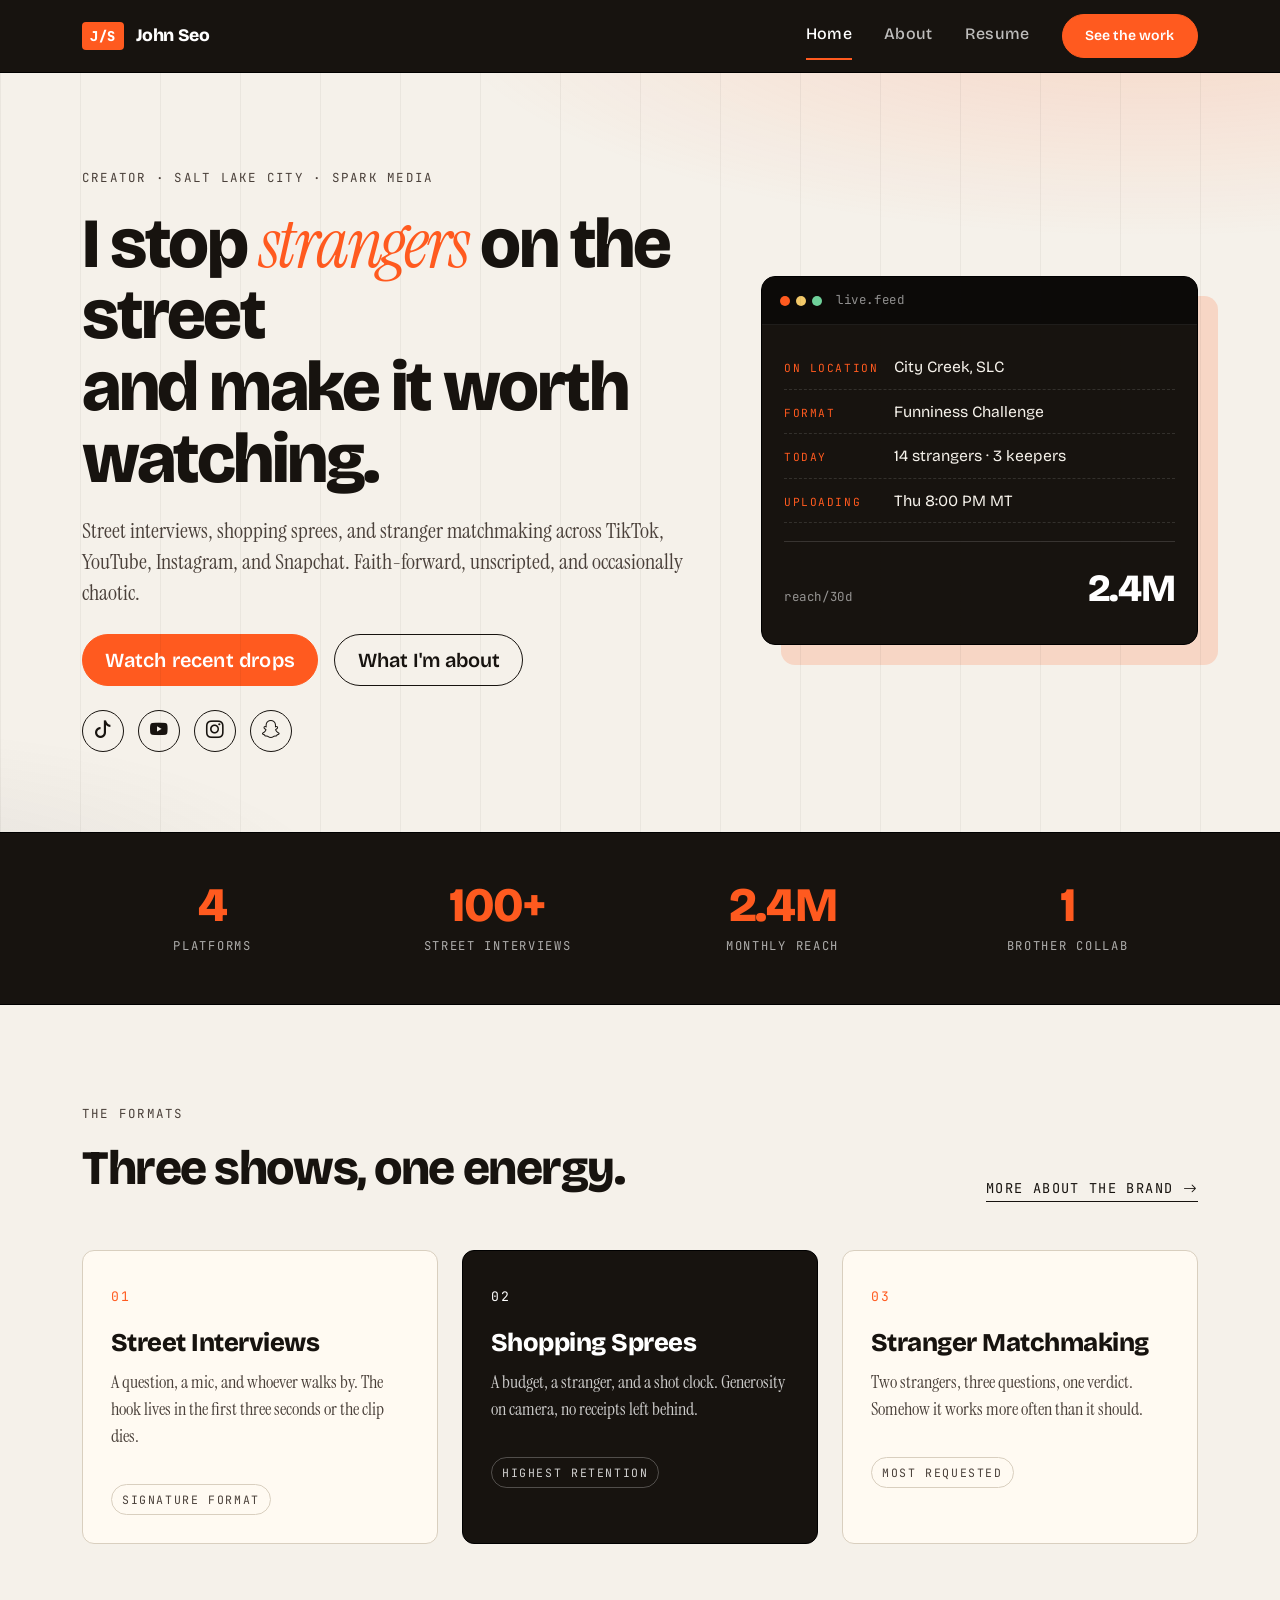
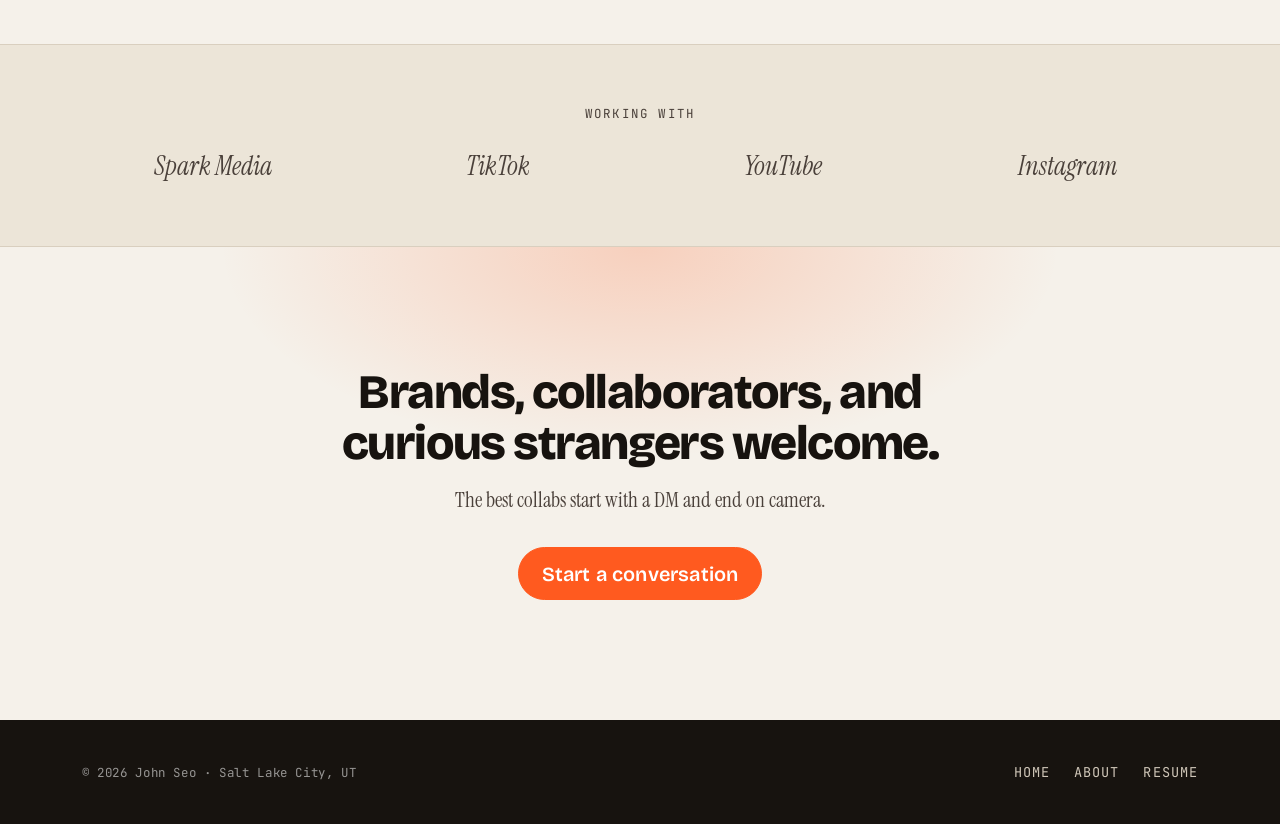
==== index.html @ 0a5574b0 "Add files via upload" ====
<!DOCTYPE html>
<html lang="en">
<head>
  <meta charset="UTF-8" />
  <meta name="viewport" content="width=device-width, initial-scale=1.0" />
  <title>John Seo — Creator</title>
  <meta name="description" content="John Seo is a Salt Lake City based content creator making street interviews, shopping sprees, and stranger matchmaking videos." />

  <!-- Bootstrap 5 -->
  <link href="https://cdn.jsdelivr.net/npm/bootstrap@5.3.2/dist/css/bootstrap.min.css" rel="stylesheet" />
  <!-- Google Fonts -->
  <link rel="preconnect" href="https://fonts.googleapis.com" />
  <link rel="preconnect" href="https://fonts.gstatic.com" crossorigin />
  <link href="https://fonts.googleapis.com/css2?family=Bricolage+Grotesque:opsz,wght@12..96,400;12..96,600;12..96,800&family=Instrument+Serif:ital@0;1&family=JetBrains+Mono:wght@400;600&display=swap" rel="stylesheet" />
  <!-- Bootstrap Icons -->
  <link rel="stylesheet" href="https://cdn.jsdelivr.net/npm/bootstrap-icons@1.11.3/font/bootstrap-icons.css" />
  <!-- Custom CSS 1 -->
  <link rel="stylesheet" href="css/bootstrap-custom.css" />
</head>
<body>

  <!-- Nav -->
  <nav class="navbar navbar-expand-lg navbar-dark sticky-top js-nav">
    <div class="container">
      <a class="navbar-brand js-brand" href="index.html">
        <span class="js-brand-mark">J/S</span>
        <span class="js-brand-text">John&nbsp;Seo</span>
      </a>
      <button class="navbar-toggler" type="button" data-bs-toggle="collapse" data-bs-target="#mainNav" aria-controls="mainNav" aria-expanded="false" aria-label="Toggle navigation">
        <span class="navbar-toggler-icon"></span>
      </button>
      <div class="collapse navbar-collapse" id="mainNav">
        <ul class="navbar-nav ms-auto gap-lg-3">
          <li class="nav-item"><a class="nav-link active" href="index.html">Home</a></li>
          <li class="nav-item"><a class="nav-link" href="about.html">About</a></li>
          <li class="nav-item"><a class="nav-link" href="resume.html">Resume</a></li>
          <li class="nav-item">
            <a class="btn btn-sm js-btn-accent ms-lg-2" href="#work">See the work</a>
          </li>
        </ul>
      </div>
    </div>
  </nav>

  <!-- Hero -->
  <header class="js-hero">
    <div class="container">
      <div class="row align-items-center g-5">
        <div class="col-lg-7">
          <p class="js-eyebrow">Creator · Salt Lake City · Spark Media</p>
          <h1 class="js-hero-title">
            I stop <em>strangers</em> on the street <br/>
            and make it worth <span class="js-underline">watching</span>.
          </h1>
          <p class="js-hero-sub">
            Street interviews, shopping sprees, and stranger matchmaking across TikTok, YouTube, Instagram, and Snapchat. Faith-forward, unscripted, and occasionally chaotic.
          </p>
          <div class="d-flex flex-wrap gap-3 mt-4">
            <a href="#work" class="btn btn-lg js-btn-accent">Watch recent drops</a>
            <a href="about.html" class="btn btn-lg js-btn-ghost">What I'm about</a>
          </div>
          <div class="js-socials mt-4">
            <a href="https://www.tiktok.com/@johnseo" aria-label="TikTok"><i class="bi bi-tiktok"></i></a>
            <a href="https://www.youtube.com/@johnseo" aria-label="YouTube"><i class="bi bi-youtube"></i></a>
            <a href="https://www.instagram.com/johnseo" aria-label="Instagram"><i class="bi bi-instagram"></i></a>
            <a href="https://www.snapchat.com/add/johnseo" aria-label="Snapchat"><i class="bi bi-snapchat"></i></a>
          </div>
        </div>
        <div class="col-lg-5">
          <div class="js-hero-card">
            <div class="js-hero-card-header">
              <span class="js-dot"></span><span class="js-dot"></span><span class="js-dot"></span>
              <span class="ms-2 js-mono">live.feed</span>
            </div>
            <div class="js-hero-card-body">
              <div class="js-ticker-row">
                <span class="js-tag">ON LOCATION</span>
                <span>City Creek, SLC</span>
              </div>
              <div class="js-ticker-row">
                <span class="js-tag">FORMAT</span>
                <span>Funniness Challenge</span>
              </div>
              <div class="js-ticker-row">
                <span class="js-tag">TODAY</span>
                <span>14 strangers · 3 keepers</span>
              </div>
              <div class="js-ticker-row">
                <span class="js-tag">UPLOADING</span>
                <span>Thu 8:00 PM MT</span>
              </div>
              <div class="js-big-number">
                <span class="js-mono">reach/30d</span>
                <strong>2.4M</strong>
              </div>
            </div>
          </div>
        </div>
      </div>
    </div>
  </header>

  <!-- Stats strip -->
  <section class="js-stats">
    <div class="container">
      <div class="row text-center g-4">
        <div class="col-6 col-md-3">
          <div class="js-stat-num">4</div>
          <div class="js-stat-label">Platforms</div>
        </div>
        <div class="col-6 col-md-3">
          <div class="js-stat-num">100+</div>
          <div class="js-stat-label">Street interviews</div>
        </div>
        <div class="col-6 col-md-3">
          <div class="js-stat-num">2.4M</div>
          <div class="js-stat-label">Monthly reach</div>
        </div>
        <div class="col-6 col-md-3">
          <div class="js-stat-num">1</div>
          <div class="js-stat-label">Brother collab</div>
        </div>
      </div>
    </div>
  </section>

  <!-- Work / formats -->
  <section id="work" class="js-section">
    <div class="container">
      <div class="d-flex flex-wrap align-items-end justify-content-between mb-5">
        <div>
          <p class="js-eyebrow">The Formats</p>
          <h2 class="js-h2">Three shows, one energy.</h2>
        </div>
        <a href="about.html" class="js-link-arrow">More about the brand <i class="bi bi-arrow-right"></i></a>
      </div>

      <div class="row g-4">
        <div class="col-md-4">
          <article class="js-work-card">
            <div class="js-work-num">01</div>
            <h3>Street Interviews</h3>
            <p>A question, a mic, and whoever walks by. The hook lives in the first three seconds or the clip dies.</p>
            <span class="js-work-tag">Signature format</span>
          </article>
        </div>
        <div class="col-md-4">
          <article class="js-work-card js-work-card--accent">
            <div class="js-work-num">02</div>
            <h3>Shopping Sprees</h3>
            <p>A budget, a stranger, and a shot clock. Generosity on camera, no receipts left behind.</p>
            <span class="js-work-tag">Highest retention</span>
          </article>
        </div>
        <div class="col-md-4">
          <article class="js-work-card">
            <div class="js-work-num">03</div>
            <h3>Stranger Matchmaking</h3>
            <p>Two strangers, three questions, one verdict. Somehow it works more often than it should.</p>
            <span class="js-work-tag">Most requested</span>
          </article>
        </div>
      </div>
    </div>
  </section>

  <!-- Press / partners -->
  <section class="js-partners">
    <div class="container">
      <p class="js-eyebrow text-center mb-4">Working with</p>
      <div class="row justify-content-center align-items-center g-4 text-center">
        <div class="col-6 col-md-3"><span class="js-partner">Spark&nbsp;Media</span></div>
        <div class="col-6 col-md-3"><span class="js-partner">TikTok</span></div>
        <div class="col-6 col-md-3"><span class="js-partner">YouTube</span></div>
        <div class="col-6 col-md-3"><span class="js-partner">Instagram</span></div>
      </div>
    </div>
  </section>

  <!-- CTA -->
  <section class="js-cta">
    <div class="container text-center">
      <h2 class="js-h2">Brands, collaborators, and curious strangers welcome.</h2>
      <p class="js-cta-sub">The best collabs start with a DM and end on camera.</p>
      <a href="about.html" class="btn btn-lg js-btn-accent mt-3">Start a conversation</a>
    </div>
  </section>

  <!-- Footer -->
  <footer class="js-footer">
    <div class="container">
      <div class="row align-items-center">
        <div class="col-md-6">
          <span class="js-mono">© 2026 John Seo · Salt Lake City, UT</span>
        </div>
        <div class="col-md-6 text-md-end mt-3 mt-md-0">
          <a href="index.html">Home</a>
          <a href="about.html">About</a>
          <a href="resume.html">Resume</a>
        </div>
      </div>
    </div>
  </footer>

  <script src="https://cdn.jsdelivr.net/npm/bootstrap@5.3.2/dist/js/bootstrap.bundle.min.js"></script>
</body>
</html>
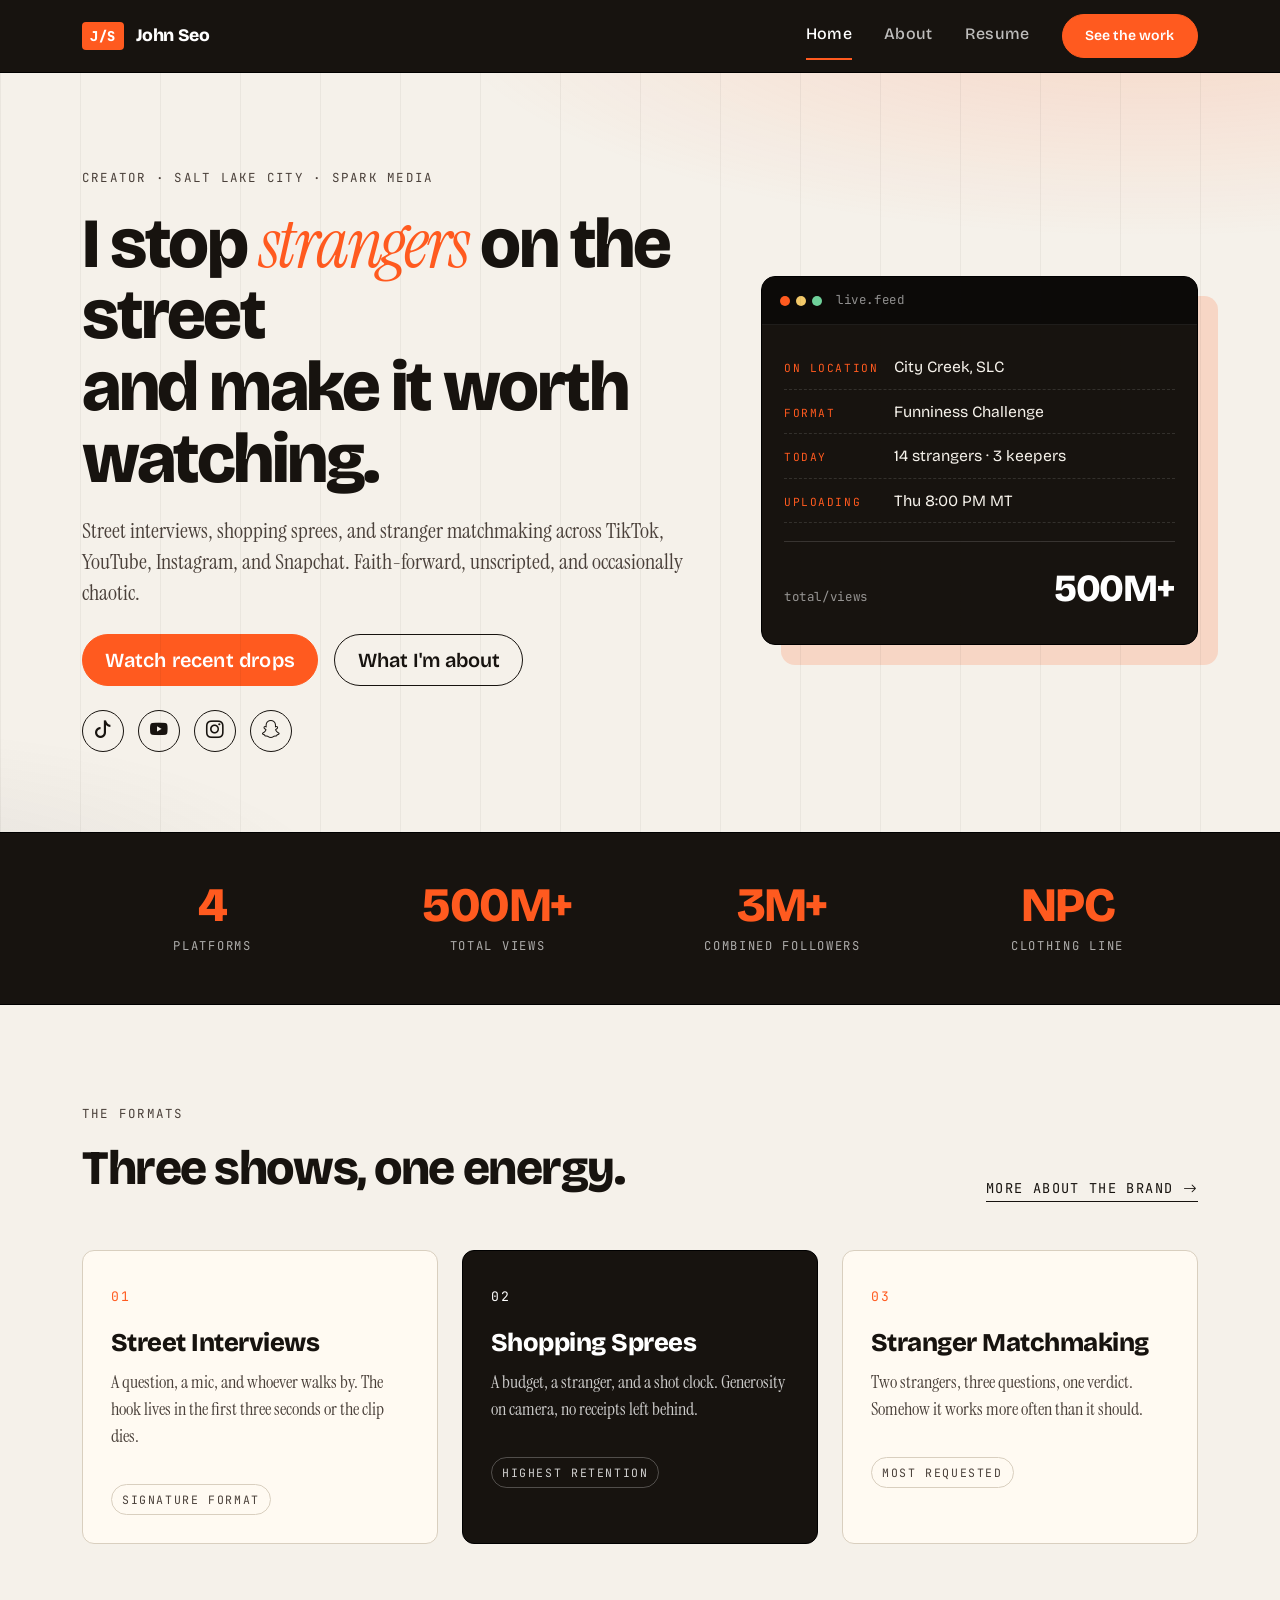
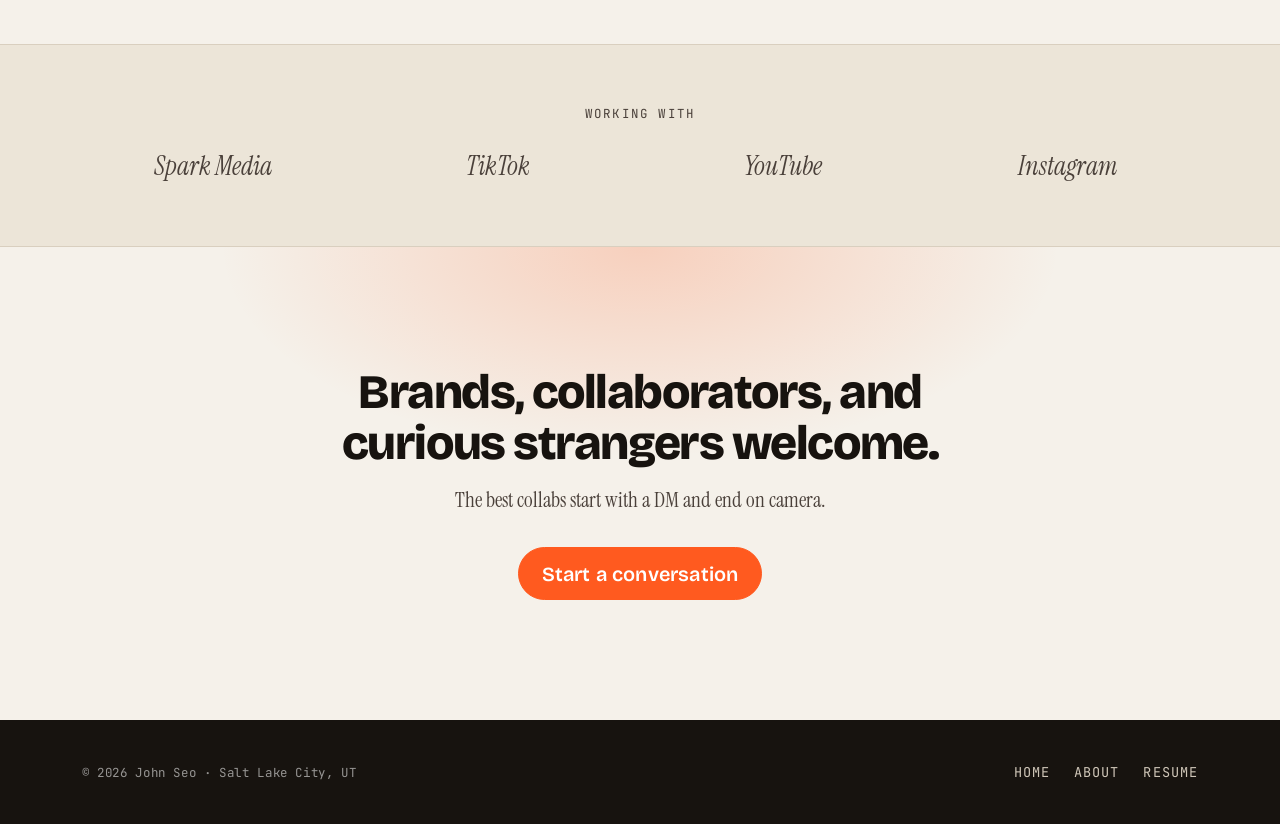
==== commit cb2d903f: "Add files via upload" ====
--- a/index.html
+++ b/index.html
@@ -60,10 +60,10 @@
             <a href="about.html" class="btn btn-lg js-btn-ghost">What I'm about</a>
           </div>
           <div class="js-socials mt-4">
-            <a href="https://www.tiktok.com/@johnseo" aria-label="TikTok"><i class="bi bi-tiktok"></i></a>
-            <a href="https://www.youtube.com/@johnseo" aria-label="YouTube"><i class="bi bi-youtube"></i></a>
-            <a href="https://www.instagram.com/johnseo" aria-label="Instagram"><i class="bi bi-instagram"></i></a>
-            <a href="https://www.snapchat.com/add/johnseo" aria-label="Snapchat"><i class="bi bi-snapchat"></i></a>
+            <a href="https://www.tiktok.com/@jvhnseo" aria-label="TikTok"><i class="bi bi-tiktok"></i></a>
+            <a href="https://www.youtube.com/@jvhnseo" aria-label="YouTube"><i class="bi bi-youtube"></i></a>
+            <a href="https://www.instagram.com/jvhnseo" aria-label="Instagram"><i class="bi bi-instagram"></i></a>
+            <a href="https://www.snapchat.com/add/jvhnseo" aria-label="Snapchat"><i class="bi bi-snapchat"></i></a>
           </div>
         </div>
         <div class="col-lg-5">
@@ -90,8 +90,8 @@
                 <span>Thu 8:00 PM MT</span>
               </div>
               <div class="js-big-number">
-                <span class="js-mono">reach/30d</span>
-                <strong>2.4M</strong>
+                <span class="js-mono">total/views</span>
+                <strong>500M+</strong>
               </div>
             </div>
           </div>
@@ -109,16 +109,16 @@
           <div class="js-stat-label">Platforms</div>
         </div>
         <div class="col-6 col-md-3">
-          <div class="js-stat-num">100+</div>
-          <div class="js-stat-label">Street interviews</div>
-        </div>
-        <div class="col-6 col-md-3">
-          <div class="js-stat-num">2.4M</div>
-          <div class="js-stat-label">Monthly reach</div>
-        </div>
-        <div class="col-6 col-md-3">
-          <div class="js-stat-num">1</div>
-          <div class="js-stat-label">Brother collab</div>
+          <div class="js-stat-num">500M+</div>
+          <div class="js-stat-label">Total views</div>
+        </div>
+        <div class="col-6 col-md-3">
+          <div class="js-stat-num">3M+</div>
+          <div class="js-stat-label">Combined followers</div>
+        </div>
+        <div class="col-6 col-md-3">
+          <div class="js-stat-num">NPC</div>
+          <div class="js-stat-label">Clothing line</div>
         </div>
       </div>
     </div>
